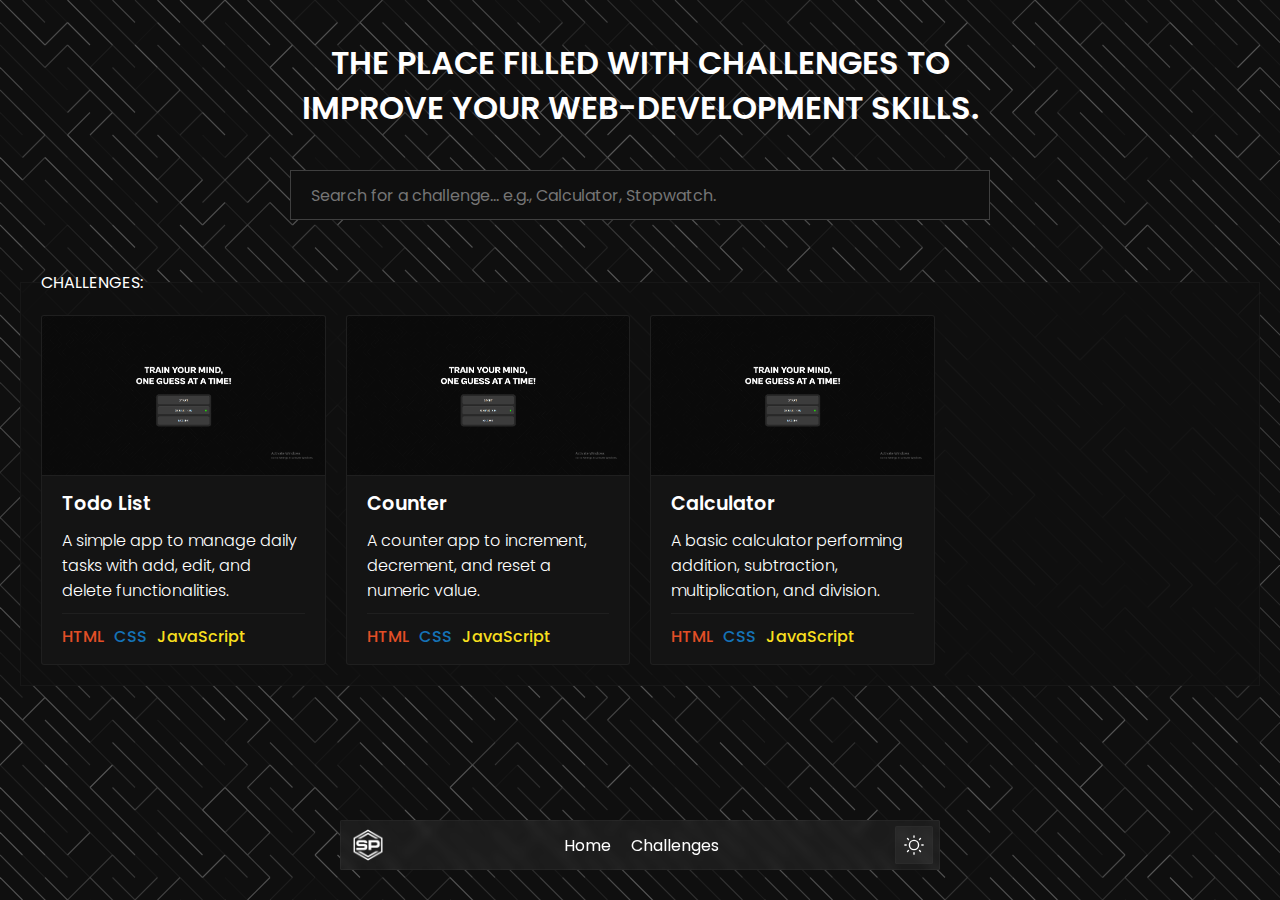
==== index.html @ 3e7155f1 "Working on it." ====
<!DOCTYPE html>
<html lang="en">
<head>
    <meta charset="UTF-8">
    <meta name="viewport" content="width=device-width, initial-scale=1.0">
    <title>Solve Problems</title>
    <meta name="description" content="The place where you can find challenges to improve your frontend and backend skills.">
    <link rel="stylesheet" href="./styles/reset.css">
    <link rel="stylesheet" href="./styles/main.css">
    <link rel="stylesheet" href="./styles/navbar.css">
</head>
<body>

    <!-- NAVBAR -->
    <nav>
        <div class="navbar-visible">
            <div class="navbar-logo-container">
                <a href="./" class="navbar-logo">
                    <img src="./assets/logo-light.png" alt="website logo" class="navbar-logo-itself">
                </a>
            </div>
            <div class="navbar-links">
                <a href="./" class="navbar-link">Home</a>
                <a href="" class="navbar-link">Challenges</a>
            </div>
            <div class="navbar-buttons">
                <button type="button" class="navbar-theme">
                    <svg class="navbar-theme-svg" xmlns="http://www.w3.org/2000/svg" viewBox="0 0 24 24" width="24" height="24" color="#000000" fill="none">
                        <path d="M17 12C17 14.7614 14.7614 17 12 17C9.23858 17 7 14.7614 7 12C7 9.23858 9.23858 7 12 7C14.7614 7 17 9.23858 17 12Z" stroke="currentColor" stroke-width="1.5" />
                        <path d="M12 2V3.5M12 20.5V22M19.0708 19.0713L18.0101 18.0106M5.98926 5.98926L4.9286 4.9286M22 12H20.5M3.5 12H2M19.0713 4.92871L18.0106 5.98937M5.98975 18.0107L4.92909 19.0714" stroke="currentColor" stroke-width="1.5" stroke-linecap="round" />
                    </svg>
                    <svg class="navbar-theme-svg-second" xmlns="http://www.w3.org/2000/svg" viewBox="0 0 24 24" width="24" height="24" color="#000000" fill="none">
                        <path d="M21.0985 7.84477C20.458 8.55417 19.5311 9 18.5 9C16.567 9 15 7.433 15 5.5C15 4.46895 15.4458 3.54203 16.1552 2.90149M21.0985 7.84477C21.6774 9.11025 22 10.5174 22 12C22 17.5228 17.5228 22 12 22C6.47715 22 2 17.5228 2 12C2 6.47715 6.47715 2 12 2C13.4826 2 14.8898 2.32262 16.1552 2.90149M21.0985 7.84477C20.0998 5.66155 18.3384 3.90018 16.1552 2.90149" stroke="currentColor" stroke-width="1.5" />
                        <path d="M10 8H10.0064" stroke="currentColor" stroke-width="2" stroke-linecap="round" stroke-linejoin="round" />
                        <path d="M7 14H7.00635" stroke="currentColor" stroke-width="2" stroke-linecap="round" stroke-linejoin="round" />
                        <path d="M16 16C16 17.1046 15.1046 18 14 18C12.8954 18 12 17.1046 12 16C12 14.8954 12.8954 14 14 14C15.1046 14 16 14.8954 16 16Z" stroke="currentColor" stroke-width="1.5" />
                    </svg>
                </button>
                <hr class="navbar-buttons-divider">
                <div class="navbar-menu">
                    <div class="navbar-menu-top"></div>
                    <div class="navbar-menu-middle"></div>
                    <div class="navbar-menu-bottom"></div>
                </div>
            </div>
        </div>
        <div class="navbar-dropdown-links">
            <a href="./" class="navbar-dropdown-link">Home</a>
            <a href="" class="navbar-dropdown-link">Challenges</a>
        </div>
    </nav>
    
    <!-- SOLVE PROBLEMS CONTAINER -->
    <div class="sp-container">
        <div class="sp-container-input">
            <div class="sp-container-header">
                <h1 class="sp-header">The place filled with challenges to improve your web-development skills.</h1>
            </div>
            <form class="sp-container-input-inner">
                <input type="text" placeholder="Search for a challenge... e.g., Calculator, Stopwatch." id="searchInput" class="sp-container-input-itself">
                <!-- <button type="submit" class="sp-container-input-button" id="searchButton">Search</button> -->
            </form>
        </div>
        <div class="sp-output">
            <fieldset class="sp-output-inner">
                <legend class="sp-output-inner-header">Challenges:</legend>
                <div class="sp-output-themselves">
                    <div class="sp-output-themselves-paragraph">No results found.</div>
                </div>
            </fieldset>
        </div>
    </div>
    
    <script src="./scripts/theme.js"></script>
    <script src="./scripts/navbar.js"></script>
    <script src="./scripts/search.js"></script>
    <script src="./scripts/content-upload.js"></script>
</body>
</html>
---- styles/main.css ----
/* SOLVE PROBLEMS CONTAINER */

.sp-container {
    min-height: 100vh;
    display: flex;
    align-items: center;
    flex-direction: column;
    row-gap: 50px;
    padding-bottom: 120px;
    position: relative;
}

.sp-container::before {
    content: '';
    width: 100%;
    height: 100%;
    background: url(../assets/bg.svg) no-repeat;
    background-size: cover;
    position: absolute;
    top: 0;
    left: 0;
    opacity: 0.3;
    z-index: -1;
    background-attachment: fixed;
}

/* SR CONTAINER DIVIDER */

.sp-container-divider {
    width: 95%;
    border: 0;
    border-top: 1px solid rgb(100,100,100);
}

/*  

   SP INPUT

*/

.sp-container-input {
    display: flex;
    flex-direction: column;
    justify-content: center;
    align-items: center;
}

/* SP INPUT INNER */

.sp-container-input-inner {
    width: 700px;
    height: 50px;
    display: grid;
    grid-template-columns: 1fr auto;
    background-color: rgb(15,15,15);
    border: 1px solid rgba(255,255,255,0.2);
}

.sp-container-input-itself {
    padding-inline: 20px;
    border: 0;
    outline: none;
    background-color: transparent;
    color: white;
    font-size: 1rem;
}

.sp-container-input-button {
    font-size: 1rem;
    padding-inline: 20px;
    border: 0;
    background-color: rgb(20,20,20);
    color: white;
    border-left: 1px solid rgba(255,255,255,0.2);
    cursor: pointer;
}

.sp-container-input-button:hover {
    background-color: rgb(50,50,50);
}

.sp-container-input-button:active {
    background-color: rgb(25,25,25);
}

.sp-container-input-inner:focus-within {
    border: 1px solid rgba(255,255,255,0.5);
}

.sp-container-input-inner:focus-within .sp-container-input-button {
    border-left: 1px solid rgba(255,255,255,0.5);
}

/* SP CONTAINER HEADER */

.sp-container-header {
    display: flex;
    justify-content: center;
    padding: 40px;
}

.sp-header {
    width: 750px;
    font-weight: 600;
    color: white;
    text-align: center;
    line-height: 45px;
    text-transform: uppercase;
}

/*  

   SP OUTPUT

*/

.sp-output {
    width: 100%;
    padding-inline: 20px;
}

/* SP OUTPUT INNER */

.sp-output-inner {
    border: 1px solid rgba(100, 100, 100, 0.1);
    padding: 20px;
    background-color: rgba(15, 15, 15, 0.9);
}

.sp-output-inner-header {
    color: white;
    text-transform: uppercase;
}

/* SP OUTPUT THEMSELVES */

.sp-output-themselves {
    width: 100%;
    display: grid;
    grid-template-columns: repeat(4, 1fr);
    gap: 20px;
}

.sp-output-themselves-paragraph {
    display: none;
    justify-content: center;
    color: white;
    width: 100%;
    font-weight: 300;
}

/* SP OUTPUT ITSELF */

.sp-output-itself {
    display: flex;
    flex-direction: column;
    text-decoration: none;
    background-color: rgb(20,20,20);
    border-radius: 0.2rem;
    overflow: hidden;
    border: 1px solid rgba(255,255,255,0.05);
}

.sp-output-itself-hidden {
    display: none;
}

.sp-output-itself-shown {
    display: flex;
}

/* SP OUTPUT ITSELF IMAGE */

.sp-output-itself-image-container {
    width: 100%;
    border-bottom: 1px solid rgba(255,255,255,0.05);
    line-height: 0;
    overflow: hidden;
}

.sp-output-itself-image-itself {
    width: 100%;
    transition: scale 300ms;
}

/* SP OUTPUT ITSELF INFO */

.sp-output-itself-info {
    padding-inline: 20px;
    padding-block: 13px 15px;
    display: flex;
    flex-direction: column;
    row-gap: 10px;
}

.sp-output-itself-info-divider {
    border: 0;
    border-top: 1px solid rgba(255,255,255,0.05);
}

.sp-output-itself-info-challenge-name {
    font-size: 1.2rem;
    color: white;
    font-weight: 600;
}

.sp-output-itself-info-about-challenge {
    color: white;
    font-weight: 300;
}

/* SP OUTPUT ITSELF INFO LANGUAGES */

.sp-output-itself-info-languages {
    display: flex;
    flex-wrap: wrap;
    gap: 10px;
}

.sp-output-itself-info-language-itself {
    font-weight: 500;
}

.sp-output-itself-info-language-html {
    color: #E34F26;
}

.sp-output-itself-info-language-css {
    color: #1572B6;
}

.sp-output-itself-info-language-javascript {
    color: #F7DF1E;
}

/* SP OUTPUT ITSELF STATES HOVER */

.sp-output-itself:hover {
    border: 1px solid rgba(255,255,255,0.1);
}

.sp-output-itself:hover .sp-output-itself-image-container {
    border-bottom: 1px solid rgba(255,255,255,0.1);
}

.sp-output-itself:hover .sp-output-itself-image-container > .sp-output-itself-image-itself {
    scale: 1.2;
}
---- styles/navbar.css ----
/* NAVBAR */

/* nav {
    
} */

/* NAVBAR VISIBLE */

.navbar-visible {
    --blur: 5px;
    position: fixed;
    bottom: 30px;
    left: 50%;
    transform: translateX(-50%);
    width: 600px;
    height: 50px;
    background-color: rgba(255,255,255,0.05);
    backdrop-filter: blur(var(--blur));
    -webkit-backdrop-filter: blur(var(--blur));
    border-radius: 0.1rem;
    border: 1px solid rgba(255,255,255,0.04);
    display: flex;
    align-content: center;
    justify-content: space-between;
    padding-inline: 6.5px;
    z-index: 999;
}

/* NAVBAR LOGO */

.navbar-logo-container {
    height: 100%;
    display: flex;
    align-items: center;
}

.navbar-logo {
    width: 40px;
    height: 40px;
    text-decoration: none;
}

.navbar-logo-itself {
    width: 100%;
    height: 100%;
    scale: 1.5;
}

/* NAVBAR LINKS */

.navbar-links {
    display: flex;
    align-items: center;
    column-gap: 20px;
}

.navbar-link {
    text-decoration: none;
    color: white;
    font-weight: 400;
    position: relative;
}

.navbar-link:hover {
    color: rgb(200,200,200);
}

.navbar-link::before {
    content: '';
    width: 0;
    height: 0.5px;
    background-color: white;
    position: absolute;
    top: 100%;
    left: 0;
    transition: width 300ms;
}

.navbar-link:hover::before {
    width: 100%;
}

/* NAVBAR BUTTONS */

.navbar-buttons {
    display: flex;
    align-items: center;
    column-gap: 6.5px;
}

.navbar-buttons-divider {
    height: 75%;
    border: 0;
    border-left: 1px solid rgba(255,255,255,0.05);
    display: none;
}

/* NAVBAR THEME */

.navbar-theme {
    --svg-size: 22px;
    width: 38px;
    height: 38px;
    display: flex;
    justify-content: center;
    align-items: center;
    border-radius: 0.1rem;
    border: 1px solid rgba(255,255,255,0.02);
    background-color: rgba(255,255,255,0.05);
    cursor: pointer;
}

.navbar-theme-svg {
    width: var(--svg-size);
    height: var(--svg-size);
    color: white;
}

.navbar-theme-svg-second {
    width: var(--svg-size);
    height: var(--svg-size);
    color: white;
    display: none;
}

.navbar-theme:hover {
    background-color: rgba(255,255,255,0.1);
}

.navbar-theme:active {
    background-color: rgba(255,255,255,0.04);
}

/* NAVBAR THEME JS */

.navbar-theme-js > .navbar-theme-svg {
    display: none;
}

.navbar-theme-js > .navbar-theme-svg-second {
    display: unset;
}

/*  

    NAVBAR MENU

*/

.navbar-menu {
    width: 38px;
    height: 38px;
    border: 1px solid rgba(255,255,255,0.02);
    background-color: rgba(255,255,255,0.05);
    position: relative;
    display: none;
    justify-content: center;
    align-items: center;
    cursor: pointer;
}

.navbar-menu * {
    position: absolute;
    transition: transform 300ms;
}

.navbar-menu-top {
    width: 30px;
    height: 1.5px;
    background-color: white;
    transform: translateY(-7px);
}

.navbar-menu-middle {
    width: 30px;
    height: 1.5px;
    background-color: white;
}

.navbar-menu-bottom {
    width: 30px;
    height: 1.5px;
    background-color: white;
    transform: translateY(7px);
}

.navbar-menu:hover {
    background-color: rgba(255,255,255,0.1);
}

.navbar-menu:active {
    background-color: rgba(255,255,255,0.04);
}

/* NAVBAR DROPDOWN LINKS */

.navbar-dropdown-links {
    --blur: 5px;
    position: fixed;
    bottom: 70px;
    width: calc(100% - 30px);
    padding: 5px;
    background-color: rgba(255,255,255,0.05);
    backdrop-filter: blur(var(--blur));
    -webkit-backdrop-filter: blur(var(--blur));
    left: 50%;
    transform: translateX(-50%);
    z-index: 999;
    border-radius: 0.1rem;
    border: 1px solid rgba(255,255,255,0.04);
    display: none;
    align-items: center;
    flex-direction: column;
    row-gap: 5px;
}

.navbar-dropdown-link {
    padding-block: 10px;
    width: 100%;
    text-decoration: none;
    color: white;
    text-align: center;
    background-color: rgba(255,255,255,0.05);
    border: 1px solid rgba(255,255,255,0.04);
}

.navbar-dropdown-link:hover {
    color: rgb(200,200,200);
    background-color: rgba(255,255,255,0.1);
}

/* NAVBAR MENU JS */

.navbar-menu-js .navbar-menu-top {
    transform: translateY(0) rotateZ(45deg);
}

.navbar-menu-js .navbar-menu-middle {
    transform: rotateY(90deg);
}

.navbar-menu-js .navbar-menu-bottom {
    transform: translateY(0) rotateZ(-45deg);
}

.navbar-dropdown-links-js {
    display: flex;
}

/* MEDIA QUERIES */

@media (max-width: 800px) {
    .navbar-visible {
        width: calc(100% - 30px);
        bottom: 15px;
    }
    .navbar-links {
        display: none;
    }
    .navbar-buttons-divider {
        display: unset;
    }
    .navbar-menu {
        display: flex;
    }
}
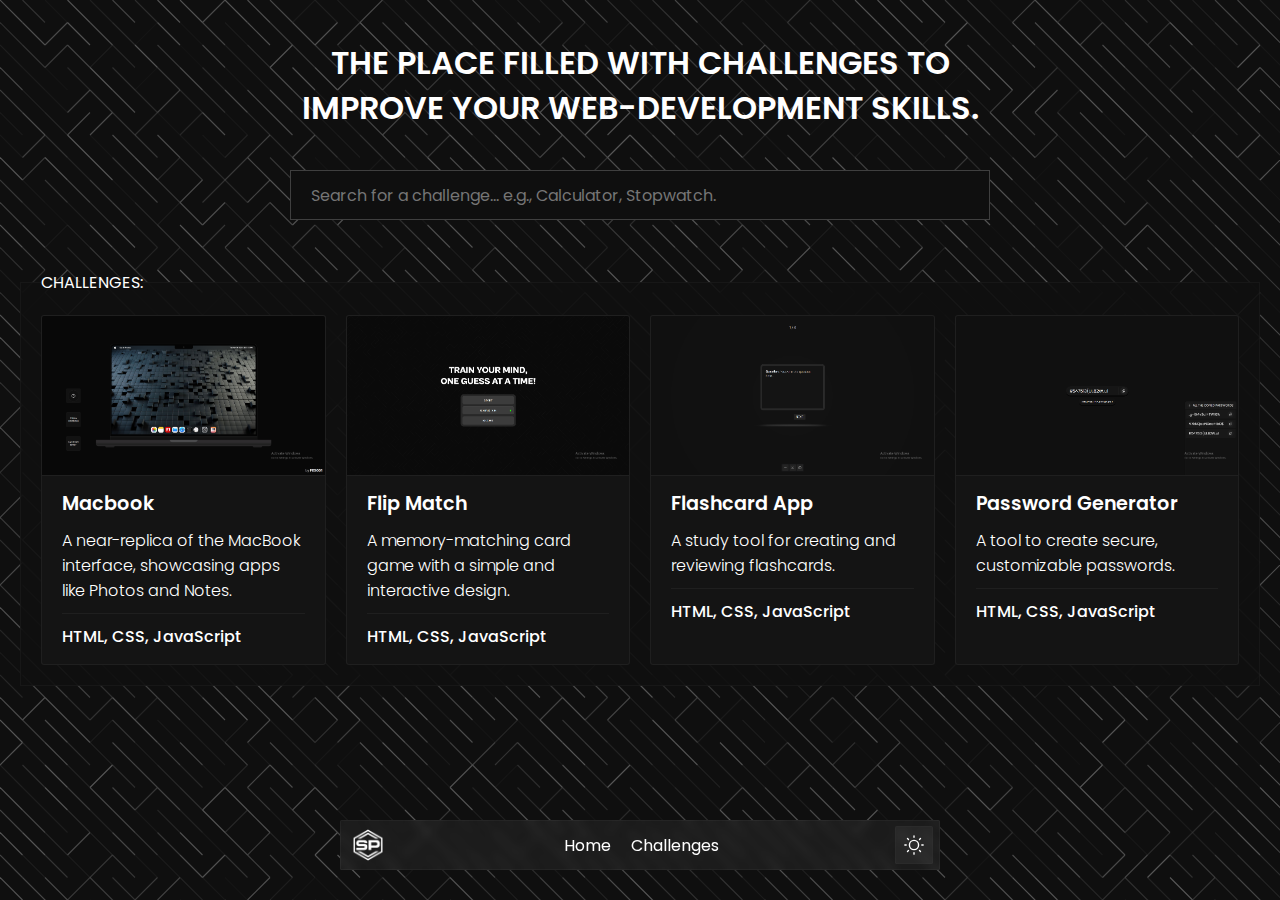
==== commit 42b8e6ae: "Working on it." ====
--- a/index.html
+++ b/index.html
@@ -58,14 +58,13 @@
             </div>
             <form class="sp-container-input-inner">
                 <input type="text" placeholder="Search for a challenge... e.g., Calculator, Stopwatch." id="searchInput" class="sp-container-input-itself">
-                <!-- <button type="submit" class="sp-container-input-button" id="searchButton">Search</button> -->
             </form>
         </div>
         <div class="sp-output">
             <fieldset class="sp-output-inner">
                 <legend class="sp-output-inner-header">Challenges:</legend>
                 <div class="sp-output-themselves">
-                    <div class="sp-output-themselves-paragraph">No results found.</div>
+                    <!-- <div class="sp-output-themselves-paragraph">No results found.</div> -->
                 </div>
             </fieldset>
         </div>
--- a/styles/main.css
+++ b/styles/main.css
@@ -51,13 +51,13 @@
     width: 700px;
     height: 50px;
     display: grid;
-    grid-template-columns: 1fr auto;
+    grid-template-columns: 1fr;
     background-color: rgb(15,15,15);
     border: 1px solid rgba(255,255,255,0.2);
+    padding-inline: 20px;
 }
 
 .sp-container-input-itself {
-    padding-inline: 20px;
     border: 0;
     outline: none;
     background-color: transparent;
@@ -190,6 +190,7 @@
     padding-block: 13px 15px;
     display: flex;
     flex-direction: column;
+    justify-content: space-between;
     row-gap: 10px;
 }
 
@@ -215,6 +216,7 @@
     display: flex;
     flex-wrap: wrap;
     gap: 10px;
+    color: white;
 }
 
 .sp-output-itself-info-language-itself {
@@ -245,4 +247,60 @@
 
 .sp-output-itself:hover .sp-output-itself-image-container > .sp-output-itself-image-itself {
     scale: 1.2;
+}
+
+/* MEDIA QUERIES */
+
+@media (max-width: 1100px) {
+    .sp-output-themselves {
+        grid-template-columns: repeat(3, 1fr);
+    }
+}
+
+@media (max-width: 800px) {
+    .sp-output-themselves {
+        grid-template-columns: repeat(2, 1fr);
+    }
+    .sp-container {
+        padding-bottom: 80px;
+    }
+    .sp-container-input {
+        padding-inline: 15px;
+    }
+    .sp-container-input-inner {
+        width: 100%;
+    }
+    .sp-container-header {
+        padding-inline: 0;
+    }
+    .sp-header {
+        width: 100%;
+        font-size: 1.5rem;
+        line-height: 35px;
+    }
+    .sp-output {
+        padding-inline: 15px;
+    }
+}
+
+@media (max-width: 600px) {
+    .sp-output-themselves {
+        grid-template-columns: 1fr;
+    }
+}
+
+@media (max-width: 400px) {
+    .sp-header {
+        font-size: 1.3rem;
+    }
+}
+
+@media (max-width: 350px) {
+    .sp-output-inner {
+        padding: 10px;
+    }
+    .sp-output-itself-info {
+        padding-inline: 15px;
+        padding-block: 10px;
+    }
 }--- a/styles/navbar.css
+++ b/styles/navbar.css
@@ -195,12 +195,12 @@
 /* NAVBAR DROPDOWN LINKS */
 
 .navbar-dropdown-links {
-    --blur: 5px;
+    --blur: 15px;
     position: fixed;
     bottom: 70px;
     width: calc(100% - 30px);
     padding: 5px;
-    background-color: rgba(255,255,255,0.05);
+    background-color: rgba(255, 255, 255, 0.05);
     backdrop-filter: blur(var(--blur));
     -webkit-backdrop-filter: blur(var(--blur));
     left: 50%;
@@ -220,7 +220,7 @@
     text-decoration: none;
     color: white;
     text-align: center;
-    background-color: rgba(255,255,255,0.05);
+    background-color: rgba(255, 255, 255, 0.05);
     border: 1px solid rgba(255,255,255,0.04);
 }
 
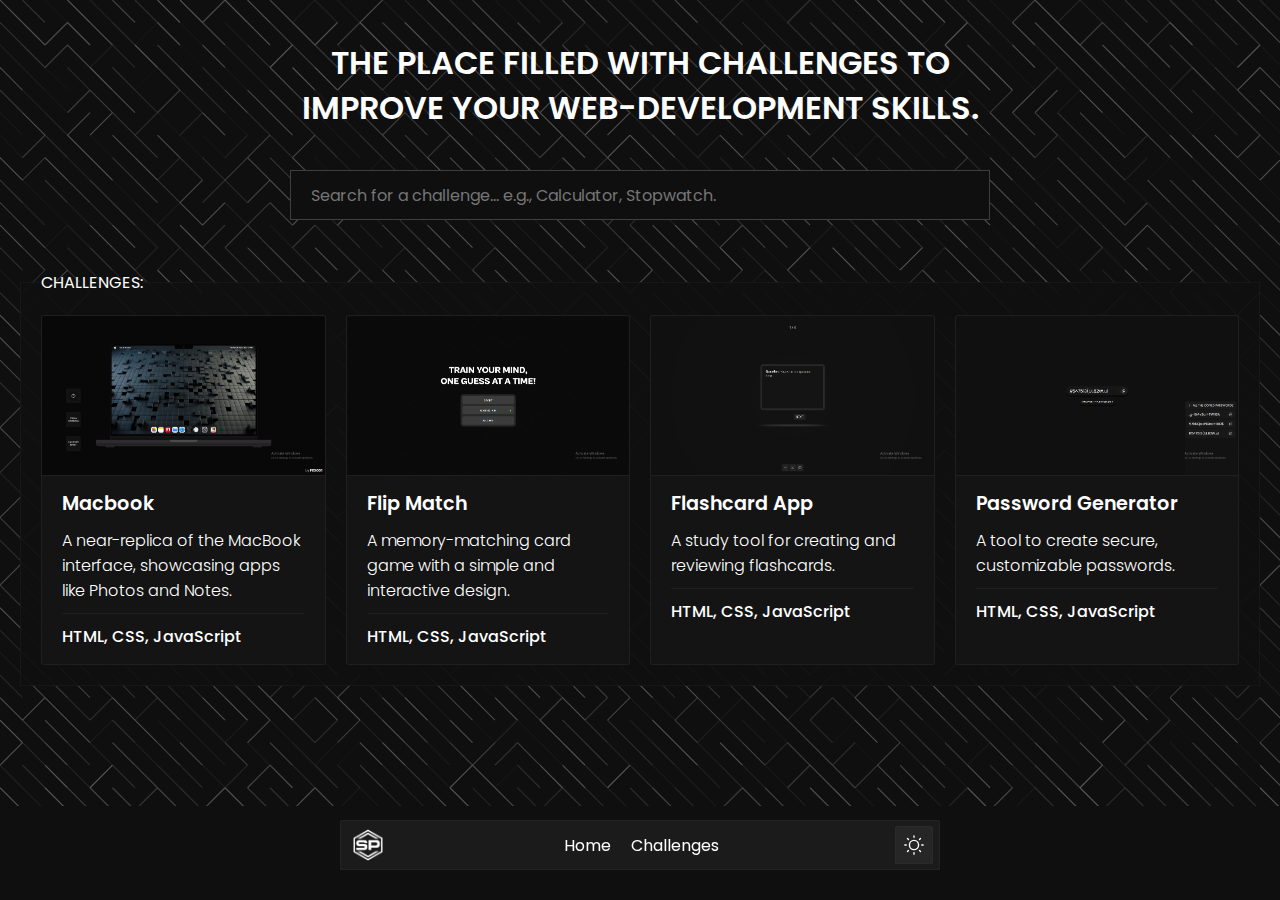
==== commit dc899766: "Update index.html" ====
--- a/index.html
+++ b/index.html
@@ -8,6 +8,7 @@
     <link rel="stylesheet" href="./styles/reset.css">
     <link rel="stylesheet" href="./styles/main.css">
     <link rel="stylesheet" href="./styles/navbar.css">
+    <link name="icon" rel="icon" href="./assets/logo-light.png">
 </head>
 <body>
 
--- a/styles/main.css
+++ b/styles/main.css
@@ -1,27 +1,11 @@
 /* SOLVE PROBLEMS CONTAINER */
 
 .sp-container {
-    min-height: 100vh;
     display: flex;
     align-items: center;
     flex-direction: column;
     row-gap: 50px;
     padding-bottom: 120px;
-    position: relative;
-}
-
-.sp-container::before {
-    content: '';
-    width: 100%;
-    height: 100%;
-    background: url(../assets/bg.svg) no-repeat;
-    background-size: cover;
-    position: absolute;
-    top: 0;
-    left: 0;
-    opacity: 0.3;
-    z-index: -1;
-    background-attachment: fixed;
 }
 
 /* SR CONTAINER DIVIDER */
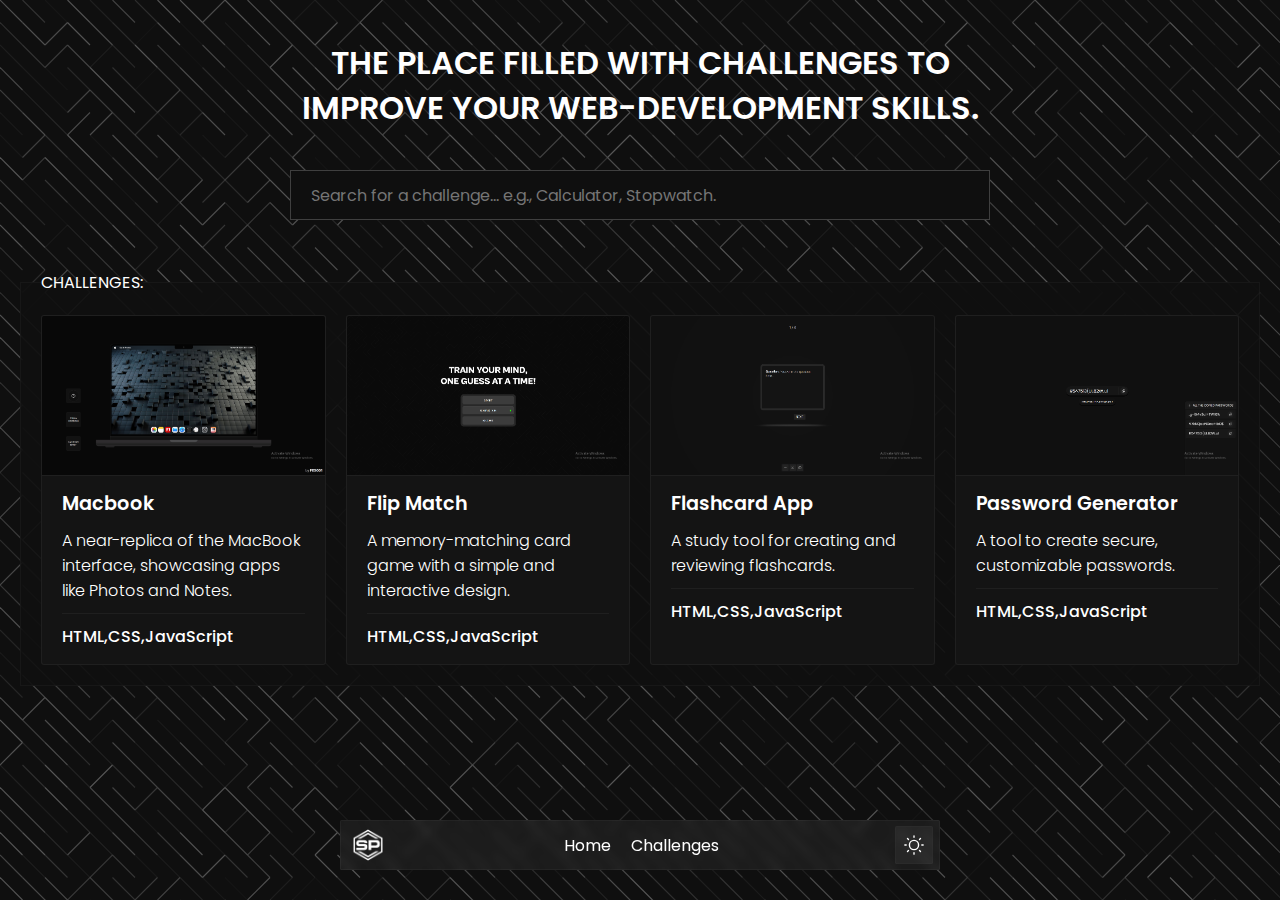
==== commit 228136aa: "Working on it." ====
--- a/index.html
+++ b/index.html
@@ -9,6 +9,7 @@
     <link rel="stylesheet" href="./styles/main.css">
     <link rel="stylesheet" href="./styles/navbar.css">
     <link name="icon" rel="icon" href="./assets/logo-light.png">
+    <link rel="stylesheet" href="./styles/theme-light-mode.css">
 </head>
 <body>
 
--- a/styles/navbar.css
+++ b/styles/navbar.css
@@ -1,7 +1,7 @@
 /* NAVBAR */
 
 /* nav {
-    
+    mix-blend-mode: difference;
 } */
 
 /* NAVBAR VISIBLE */
--- a/styles/theme-light-mode.css
+++ b/styles/theme-light-mode.css
@@ -0,0 +1,87 @@
+/* RESET */
+
+.body-js {
+    background-color: #ffffff;
+}
+
+.body-js::before {
+    background: url(../assets/bg-light.svg);
+}
+
+/* NAVBAR */
+
+.navbar-js .navbar-visible {
+    background-color: rgba(0, 0, 0, 0.1);
+    border: 1px solid rgba(0, 0, 0, 0.04);
+}
+
+.navbar-js .navbar-link {
+    color: black;
+}
+
+.navbar-js .navbar-link:hover {
+    color: rgb(63, 63, 63);
+}
+
+.navbar-js .navbar-link::before {
+    background-color: black;
+}
+
+.navbar-js .navbar-theme,
+.navbar-js .navbar-menu {
+    border: 1px solid rgba(0, 0, 0, 0.05);
+    background-color: rgba(0, 0, 0, 0.1);
+}
+
+.navbar-js .navbar-theme-svg-second {
+    color: black;
+}
+
+.navbar-js .navbar-menu * {
+    background-color: black;
+}
+
+.navbar-js .navbar-dropdown-links,
+.navbar-js .navbar-dropdown-link {
+    color: black;
+    background-color: rgba(0, 0, 0, 0.1);
+    border: 1px solid rgba(0, 0, 0, 0.1);
+}
+
+/* HOME PAGE */
+
+.sp-container-js .sp-header {
+    color: black;
+}
+
+.sp-container-js .sp-container-input-inner {
+    border: 1px solid rgba(0,0,0,0.1);
+    background-color: rgb(255,255,255);
+}
+
+.sp-container-js .sp-container-input-itself {
+    color: black;
+}
+
+.sp-container-js .sp-output-inner {
+    background-color: rgba(0, 0, 0, 0.1);
+}
+
+.sp-container-js .sp-output-inner-header {
+    color: black;
+}
+
+.sp-container-js .sp-output-itself {
+    border: 1px solid rgba(0,0,0,0.2);
+    background-color: white;
+}
+
+.sp-container-js .sp-output-itself-image-container {
+    border: 1px solid rgba(0,0,0,0.1);
+}
+
+.sp-container-js .sp-output-itself-info-challenge-name,
+.sp-container-js .sp-output-itself-info-about-challenge,
+.sp-container-js .sp-output-itself-info-languages {
+    color: black;
+}